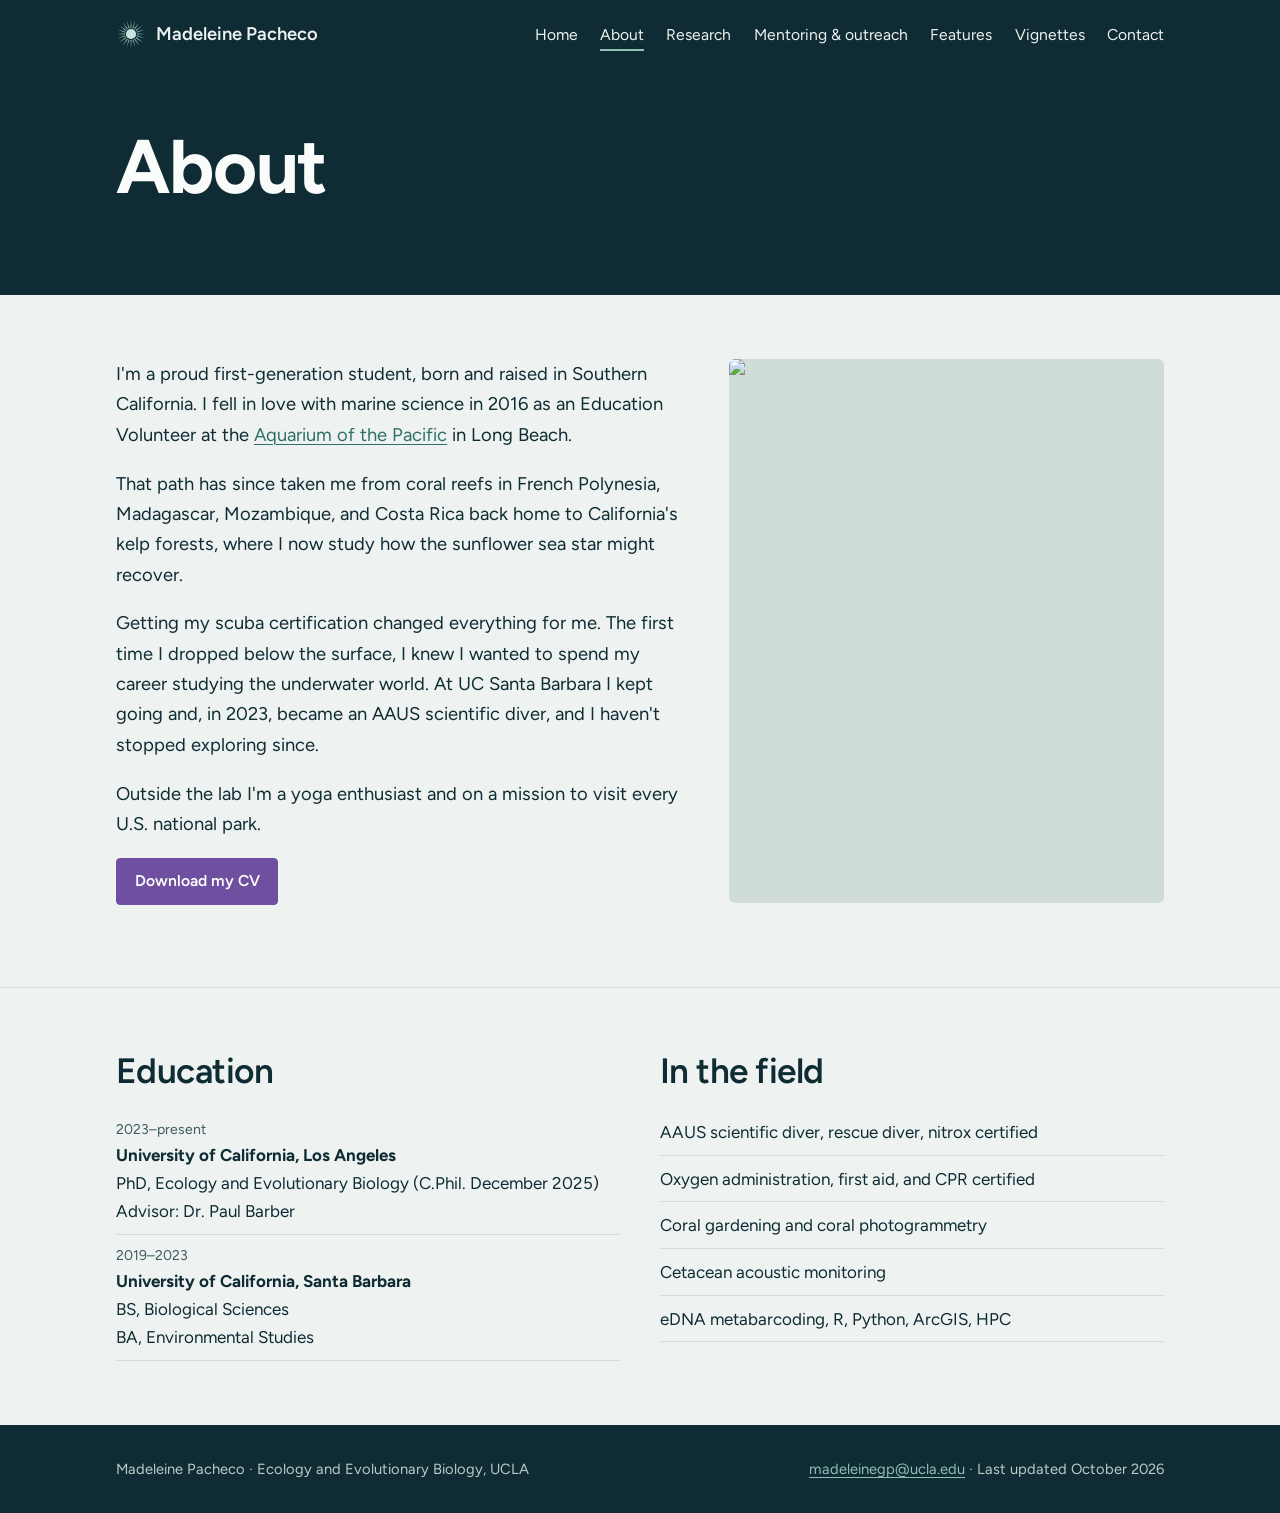
==== about.html @ 96cfac9d "About: trim text, rewrite diving paragraph, even paragraph sizes Co-Authored-By: Claude Opus 5.5 <no" ====
<!doctype html>
<html lang="en">
<head>
<meta charset="utf-8">
<meta name="viewport" content="width=device-width, initial-scale=1">
<title>About | Madeleine Pacheco</title>
<meta name="description" content="About Madeleine Pacheco: first-generation marine scientist at UCLA.">
<meta property="og:title" content="About | Madeleine Pacheco">
<meta property="og:description" content="About Madeleine Pacheco: first-generation marine scientist at UCLA.">
<link rel="preconnect" href="https://fonts.googleapis.com">
<link rel="preconnect" href="https://fonts.gstatic.com" crossorigin>
<link href="https://fonts.googleapis.com/css2?family=Figtree:ital,wght@0,400;0,500;0,600;0,700;1,400&display=swap" rel="stylesheet">
<link rel="stylesheet" href="assets/style.css?v=6">
<link rel="icon" href="assets/favicon.svg" type="image/svg+xml">
</head>
<body>
<a class="skip" href="#main">Skip to content</a>
<header class="site-header">
  <div class="wrap">
    <a class="brand" href="index.html"><span class="pycno-mark" data-fill="#8FBFB6" data-disc="#C9E2DD"></span>Madeleine Pacheco</a>
    <button class="nav-toggle" aria-expanded="false" aria-controls="site-nav">Menu</button>
    <nav class="nav" id="site-nav" aria-label="Main"><ul>
<li><a href="index.html">Home</a></li>
<li><a href="about.html" aria-current="page">About</a></li>
<li><a href="research.html">Research</a></li>
<li><a href="outreach.html">Mentoring & outreach</a></li>
<li><a href="features.html">Features</a></li>
<li><a href="vignettes.html">Vignettes</a></li>
<li><a href="index.html#contact">Contact</a></li>
    </ul></nav>
  </div>
</header>
<main id="main">

<div class="page-head"><div class="wrap"><h1>About</h1></div></div>
<section>
  <div class="wrap about-grid">
    <div>
      <p>I'm a proud first-generation student, born and raised in Southern California. I fell in love with marine science in 2016 as an Education Volunteer at the <a href="https://www.aquariumofpacific.org/">Aquarium of the Pacific</a> in Long Beach.</p>
      <p>That path has since taken me from coral reefs in French Polynesia, Madagascar, Mozambique, and Costa Rica back home to California's kelp forests, where I now study how the sunflower sea star might recover.</p>
      <p>Getting my scuba certification changed everything for me. The first time I dropped below the surface, I knew I wanted to spend my career studying the underwater world. At UC Santa Barbara I kept going and, in 2023, became an AAUS scientific diver, and I haven't stopped exploring since.</p>
      <p>Outside the lab I'm a yoga enthusiast and on a mission to visit every U.S. national park.</p>
      <p><a class="btn btn-solid" href="cv/PachecoMadeleine_CV.pdf">Download my CV</a></p>
    </div>
    <img src="images/about.jpeg" data-fallback="https://static.wixstatic.com/media/e79a8e_9cb305916d37499b99fd1b6938d7b1aa~mv2.jpeg" alt="Madeleine Pacheco in the field" loading="lazy">
  </div>
</section>
<section>
  <div class="wrap cols">
    <div>
      <h2>Education</h2>
      <ul class="plain">
        <li><span class="when">2023–present</span><strong>University of California, Los Angeles</strong><br>PhD, Ecology and Evolutionary Biology (C.Phil. December 2025)<br>Advisor: Dr. Paul Barber</li>
        <li><span class="when">2019–2023</span><strong>University of California, Santa Barbara</strong><br>BS, Biological Sciences<br>BA, Environmental Studies</li>
      </ul>
    </div>
    <div>
      <h2>In the field</h2>
      <ul class="plain">
        <li>AAUS scientific diver, rescue diver, nitrox certified</li>
        <li>Oxygen administration, first aid, and CPR certified</li>
        <li>Coral gardening and coral photogrammetry</li>
        <li>Cetacean acoustic monitoring</li>
        <li>eDNA metabarcoding, R, Python, ArcGIS, HPC</li>
      </ul>
    </div>
  </div>
</section>

</main>
<footer class="site-footer">
  <div class="wrap">
    <span>Madeleine Pacheco · Ecology and Evolutionary Biology, UCLA</span>
    <span><a href="mailto:madeleinegp@ucla.edu">madeleinegp@ucla.edu</a> · Last updated October 2026</span>
  </div>
</footer>
<script src="assets/main.js?v=3"></script>
</body>
</html>
---- assets/style.css ----
/* Madeleine Pacheco — personal site
   Palette: kelp-water ink, fog, sea glass, sunflower-star violet */
:root {
  --ink: #0F2B33;
  --ink-soft: #3C5A61;
  --fog: #EEF3F1;
  --paper: #FAFCFB;
  --glass: #8FBFB6;
  --glass-deep: #2F6F6A;
  --violet: #6E4FA0;
  --violet-soft: #E6DFF1;
  --rule: #CFDCD8;
  --max: 68rem;
  --measure: 38rem;
  --display: "Figtree", "Segoe UI", system-ui, sans-serif;
  --body: "Figtree", "Segoe UI", system-ui, sans-serif;
}

*, *::before, *::after { box-sizing: border-box; }
html { -webkit-text-size-adjust: 100%; }
body {
  margin: 0;
  background: var(--fog);
  color: var(--ink);
  font-family: var(--body);
  font-size: 1.0625rem;
  line-height: 1.65;
}
img { max-width: 100%; display: block; }
main img { background: var(--rule); color: transparent; }
.hero-bg { background: none; }
a { color: var(--glass-deep); text-decoration-thickness: 1px; text-underline-offset: 3px; }
a:hover { color: var(--violet); }
:focus-visible { outline: 3px solid var(--violet); outline-offset: 3px; border-radius: 2px; }

h1, h2, h3 { font-family: var(--display); line-height: 1.12; letter-spacing: -0.015em; margin: 0 0 0.5em; }
h1 { font-size: clamp(2.6rem, 6.5vw, 4.75rem); font-weight: 700; }
h2 { font-size: clamp(1.6rem, 3.2vw, 2.2rem); font-weight: 600; }
h3 { font-size: 1.25rem; font-weight: 600; }
p { margin: 0 0 1em; max-width: var(--measure); }

.skip { position: absolute; left: -999px; }
.skip:focus { left: 1rem; top: 1rem; background: var(--paper); padding: .5rem 1rem; z-index: 10; }

.wrap { max-width: var(--max); margin: 0 auto; padding: 0 1.25rem; }

/* Header */
.site-header { background: var(--ink); color: var(--fog); }
.site-header .wrap { display: flex; align-items: center; justify-content: space-between; gap: 1rem; min-height: 4.25rem; }
.brand { display: flex; align-items: center; gap: .6rem; color: var(--fog); text-decoration: none; font-family: var(--display); font-weight: 600; font-size: 1.15rem; }
.brand:hover { color: var(--glass); }
.brand .pycno-mark { width: 30px; height: 30px; }
.nav ul { list-style: none; display: flex; gap: 1.4rem; margin: 0; padding: 0; }
.nav a { color: var(--fog); text-decoration: none; font-family: var(--display); font-size: .98rem; padding: .3rem 0; border-bottom: 2px solid transparent; }
.nav a:hover { color: var(--glass); }
.nav a[aria-current="page"] { border-bottom-color: var(--glass); }
.nav-toggle { display: none; background: none; border: 1px solid var(--ink-soft); color: var(--fog); font-family: var(--display); padding: .35rem .8rem; border-radius: 4px; cursor: pointer; }

@media (max-width: 760px) {
  .nav-toggle { display: block; }
  .nav { position: absolute; top: 4.25rem; left: 0; right: 0; background: var(--ink); display: none; padding: .5rem 1.25rem 1.25rem; z-index: 5; }
  .nav.open { display: block; }
  .nav ul { flex-direction: column; gap: .6rem; }
  .site-header { position: relative; }
}

/* Hero (home) */
.hero { position: relative; color: var(--paper); background: var(--ink); overflow: hidden; }
.hero-bg { position: absolute; inset: 0; width: 100%; height: 100%; object-fit: cover; opacity: .45; }
.hero::after { content: ""; position: absolute; inset: 0; background: linear-gradient(180deg, rgba(15,43,51,.2) 0%, rgba(15,43,51,.85) 100%); }
.hero .wrap { position: relative; z-index: 1; display: grid; grid-template-columns: 1.4fr 1fr; gap: 3rem; align-items: end; padding-top: 5rem; padding-bottom: 4rem; }
.hero h1 { margin-bottom: .25em; }
.hero .role { font-family: var(--display); font-size: 1.2rem; color: var(--glass); margin-bottom: 1.5rem; }
.hero p { color: #DDE8E5; }
.hero-photo { position: relative; justify-self: end; width: min(100%, 320px); }
.hero-photo img { aspect-ratio: 4 / 5; object-fit: cover; width: 100%; border-radius: 160px 160px 6px 6px; }
.hero-photo .pycno-mark { position: absolute; width: 96px; height: 96px; left: -34px; bottom: -28px; }
@media (max-width: 760px) {
  .hero .wrap { grid-template-columns: 1fr; padding-top: 3rem; }
  .hero-photo { justify-self: start; width: 220px; order: -1; }
}

.socials { display: flex; flex-wrap: wrap; gap: .75rem; margin-top: 1.5rem; }
.btn { display: inline-block; font-family: var(--display); font-weight: 600; font-size: .98rem; text-decoration: none; padding: .6rem 1.1rem; border-radius: 4px; border: 1.5px solid currentColor; }
.btn-solid { background: var(--violet); border-color: var(--violet); color: #fff; }
.btn-solid:hover { background: #5B3F88; color: #fff; }
.hero .btn-line { color: var(--fog); }
.hero .btn-line:hover { color: var(--glass); }
.btn-line { color: var(--ink); }

/* Page heading for interior pages */
.page-head { background: var(--ink); color: var(--paper); padding: 3.5rem 0 3rem; }
.page-head p { color: #CFE0DC; font-size: 1.15rem; }

/* Sections */
section { padding: 4rem 0; }
section + section { border-top: 1px solid var(--rule); }
.lede { font-size: 1.2rem; }

/* Current focus band */
.focus { background: var(--paper); }
.focus-grid { display: grid; grid-template-columns: 1fr 1fr; gap: 3rem; align-items: start; }
@media (max-width: 760px) { .focus-grid { grid-template-columns: 1fr; gap: 1.5rem; } }
.methods { list-style: none; padding: 0; margin: 0; }
.methods li { padding: .9rem 0; border-top: 1px solid var(--rule); }
.methods li:last-child { border-bottom: 1px solid var(--rule); }
.methods strong { font-family: var(--display); font-weight: 700; display: block; font-size: 1.15rem; color: var(--violet); margin-bottom: .2rem; }

/* Timeline (research) */
.timeline { list-style: none; margin: 0; padding: 0; position: relative; }
.timeline::before { content: ""; position: absolute; left: 6.5rem; top: .5rem; bottom: .5rem; width: 2px; background: var(--glass); }
.t-item { display: grid; grid-template-columns: 6.5rem 1fr; gap: 0 2rem; padding: 0 0 3rem; position: relative; }
.t-item::before { content: ""; position: absolute; left: calc(6.5rem - 6px); top: .55rem; width: 14px; height: 14px; border-radius: 50%; background: var(--fog); border: 2px solid var(--glass-deep); }
.t-item.now::before { background: var(--violet); border-color: var(--violet); }
.t-year { font-family: var(--display); font-weight: 600; color: var(--ink-soft); padding-right: 1.25rem; text-align: right; }
.t-body { padding-left: 1rem; }
.t-body .where { font-family: var(--display); color: var(--glass-deep); font-size: .95rem; margin-bottom: .5rem; }
.t-body img { margin-top: 1rem; width: 100%; max-width: 30rem; aspect-ratio: 4 / 3; object-fit: cover; border-radius: 6px; }
@media (max-width: 600px) {
  .timeline::before { left: 6px; }
  .t-item { grid-template-columns: 1fr; padding-left: 2rem; }
  .t-item::before { left: 0; }
  .t-year { text-align: left; padding: 0; }
  .t-body { padding-left: 0; }
}

/* Publications */
.pubs { padding-left: 1.25rem; max-width: 46rem; }
.pubs li { margin-bottom: 1rem; }
.pubs .status { font-family: var(--display); font-size: .9rem; color: var(--violet); }
.me { font-weight: 700; }

/* Two-column info lists */
.cols { display: grid; grid-template-columns: repeat(auto-fit, minmax(17rem, 1fr)); gap: 2.5rem; }
.plain { list-style: none; padding: 0; margin: 0; }
.plain li { padding: .55rem 0; border-bottom: 1px solid var(--rule); }
.plain .when { display: block; font-family: var(--display); font-size: .88rem; color: var(--ink-soft); }

/* About */
.about-grid { display: grid; grid-template-columns: 1.3fr 1fr; gap: 3rem; align-items: start; }
.about-grid p { font-size: 1.15rem; }
.about-grid img { width: 100%; aspect-ratio: 4 / 5; object-fit: cover; border-radius: 6px; }
@media (max-width: 760px) { .about-grid { grid-template-columns: 1fr; } }

/* Features */
.feature-list { display: grid; grid-template-columns: repeat(auto-fill, minmax(18rem, 1fr)); gap: 2.5rem 2rem; }
.feature a { text-decoration: none; color: var(--ink); display: block; }
.feature img { width: 100%; aspect-ratio: 358 / 212; object-fit: cover; border-radius: 4px; margin-bottom: .8rem; background: var(--rule); }
.feature h3 { font-size: 1.1rem; }
.feature-ph { aspect-ratio: 358 / 212; border-radius: 4px; margin-bottom: .8rem; background: var(--ink); display: grid; place-items: center; }
.feature-ph .pycno-mark { width: 72px; height: 72px; }
.feature a:hover h3 { color: var(--violet); }
.feature .src { font-family: var(--display); font-size: .9rem; color: var(--ink-soft); }

/* Vignettes */
.gallery { display: grid; grid-template-columns: repeat(auto-fill, minmax(15rem, 1fr)); gap: 1.25rem; }
.gallery figure { margin: 0; }
.gallery img { width: 100%; aspect-ratio: 1; object-fit: cover; border-radius: 4px; background: var(--rule); }
.gallery figcaption { font-family: var(--display); font-size: .92rem; color: var(--ink-soft); margin-top: .4rem; }

/* Contact + footer */
.contact { background: var(--violet-soft); }
.contact-grid { display: grid; grid-template-columns: 1fr 1fr; gap: 3rem; }
@media (max-width: 760px) { .contact-grid { grid-template-columns: 1fr; gap: 1.5rem; } }
address { font-style: normal; }
.site-footer { background: var(--ink); color: #B9CCC8; padding: 2rem 0; font-size: .92rem; }
.site-footer .wrap { display: flex; justify-content: space-between; flex-wrap: wrap; gap: 1rem; }
.site-footer a { color: var(--glass); }

@media (prefers-reduced-motion: no-preference) {
  .hero-photo .pycno-mark { animation: turn 60s linear infinite; }
  @keyframes turn { to { transform: rotate(360deg); } }
}
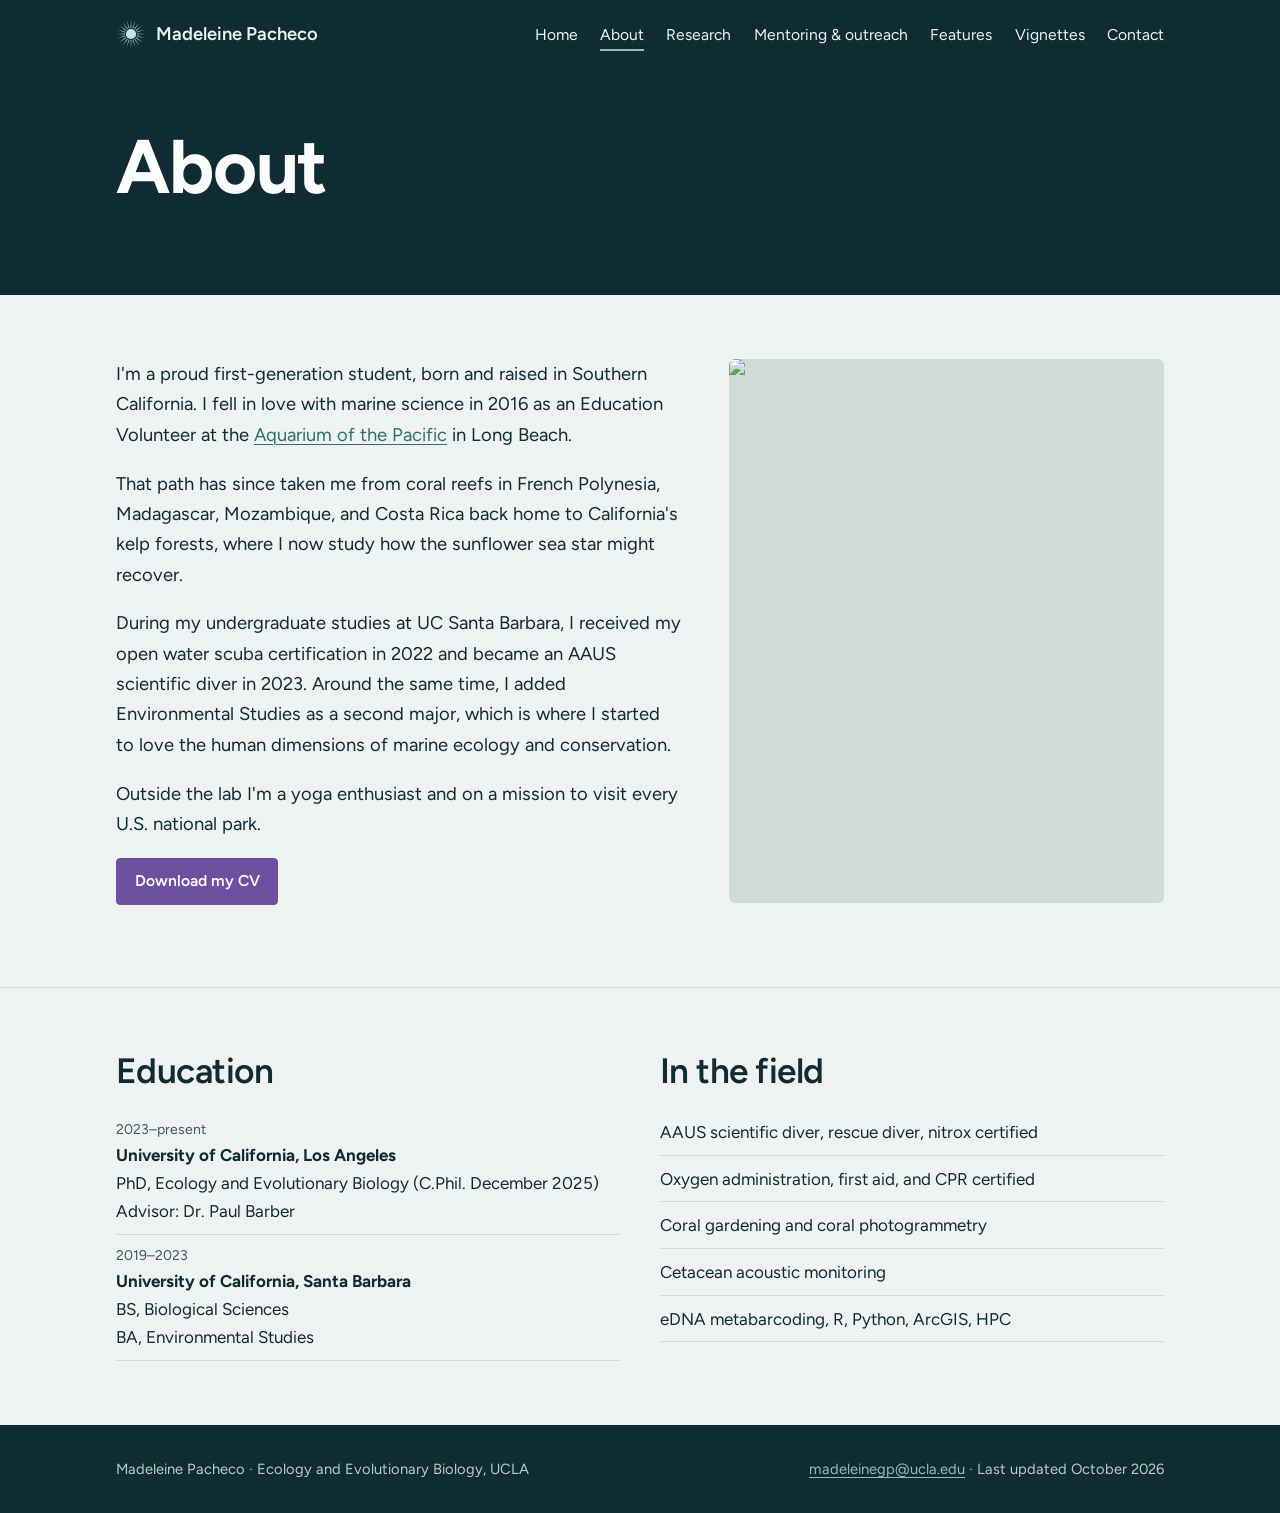
==== commit 9ca70129: "About: rewrite diving and double-major paragraph Co-Authored-By: Claude Opus 5.5 <noreply@anthropic." ====
--- a/about.html
+++ b/about.html
@@ -38,7 +38,7 @@
     <div>
       <p>I'm a proud first-generation student, born and raised in Southern California. I fell in love with marine science in 2016 as an Education Volunteer at the <a href="https://www.aquariumofpacific.org/">Aquarium of the Pacific</a> in Long Beach.</p>
       <p>That path has since taken me from coral reefs in French Polynesia, Madagascar, Mozambique, and Costa Rica back home to California's kelp forests, where I now study how the sunflower sea star might recover.</p>
-      <p>Getting my scuba certification changed everything for me. The first time I dropped below the surface, I knew I wanted to spend my career studying the underwater world. At UC Santa Barbara I kept going and, in 2023, became an AAUS scientific diver, and I haven't stopped exploring since.</p>
+      <p>During my undergraduate studies at UC Santa Barbara, I received my open water scuba certification in 2022 and became an AAUS scientific diver in 2023. Around the same time, I added Environmental Studies as a second major, which is where I started to love the human dimensions of marine ecology and conservation.</p>
       <p>Outside the lab I'm a yoga enthusiast and on a mission to visit every U.S. national park.</p>
       <p><a class="btn btn-solid" href="cv/PachecoMadeleine_CV.pdf">Download my CV</a></p>
     </div>
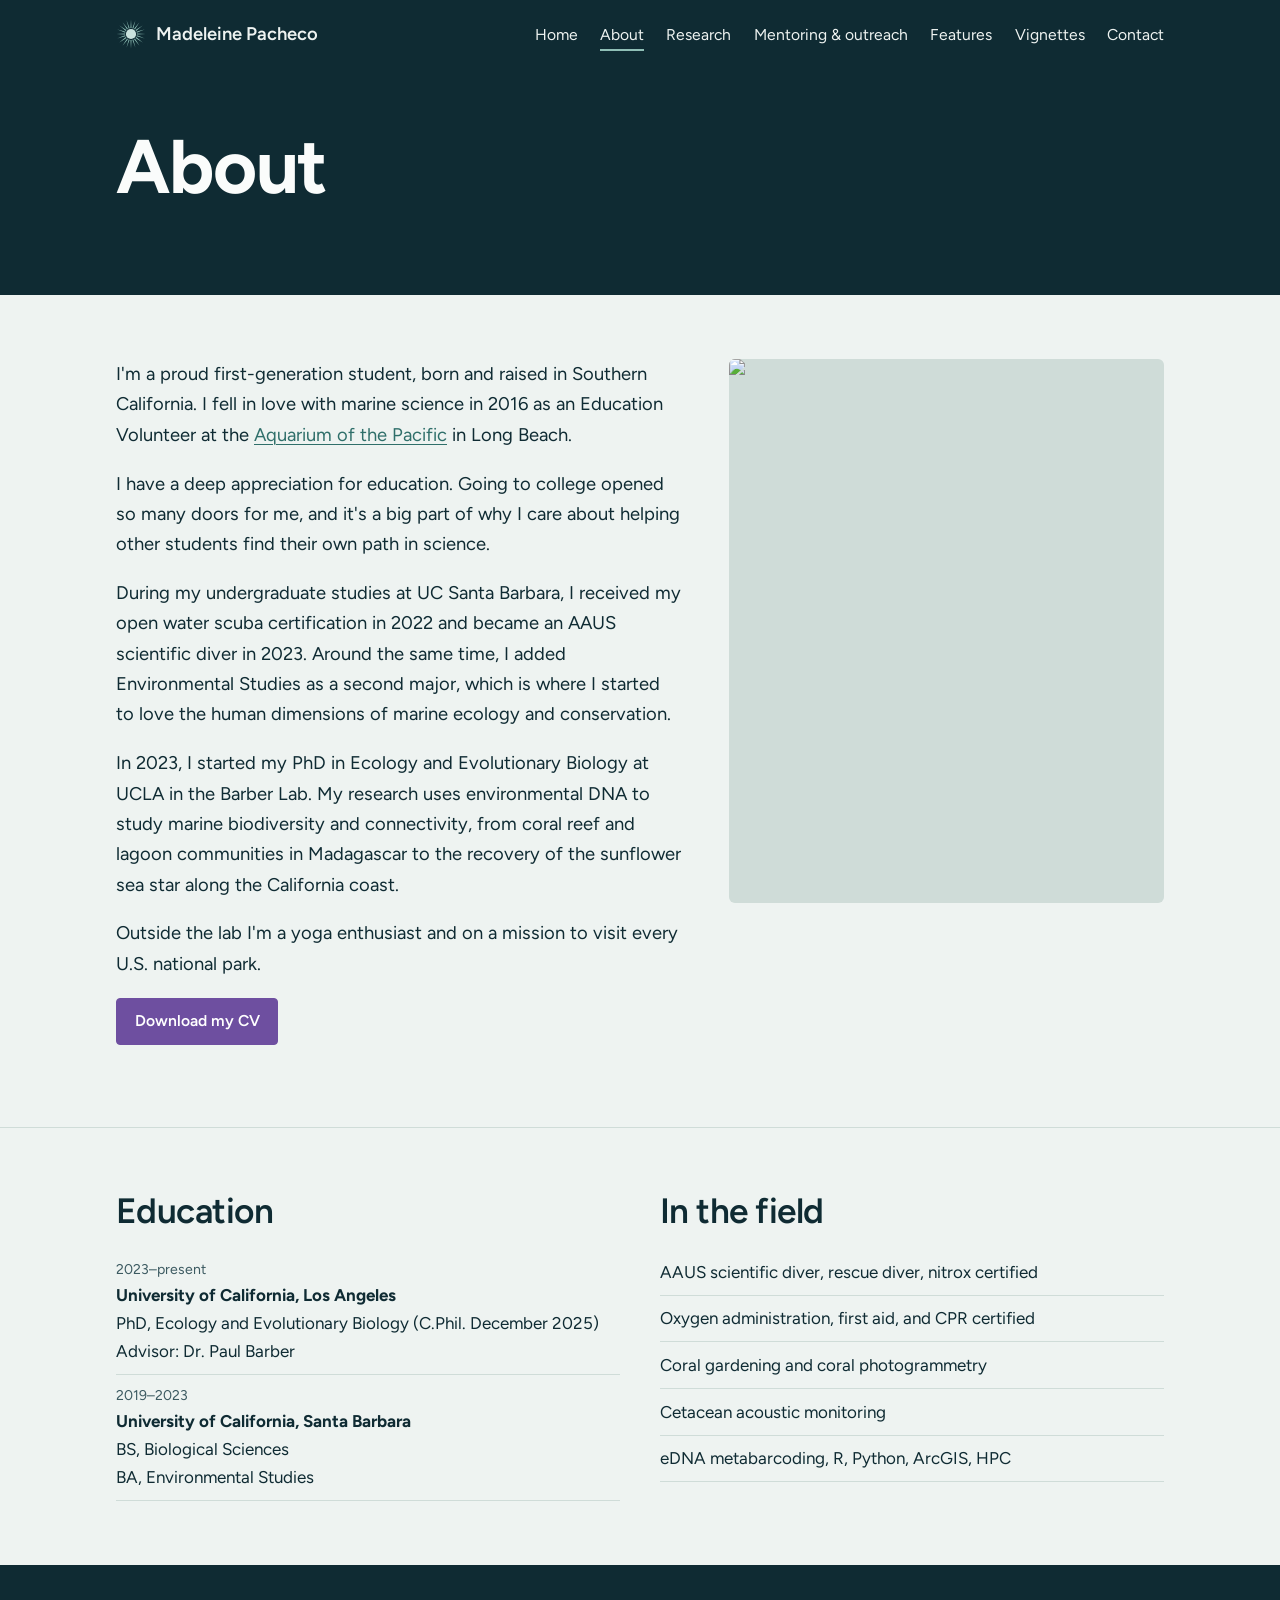
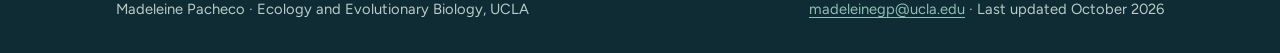
==== commit e578d2d4: "About: add education and graduate school paragraphs Co-Authored-By: Claude Opus 5.5 <noreply@anthrop" ====
--- a/about.html
+++ b/about.html
@@ -37,8 +37,9 @@
   <div class="wrap about-grid">
     <div>
       <p>I'm a proud first-generation student, born and raised in Southern California. I fell in love with marine science in 2016 as an Education Volunteer at the <a href="https://www.aquariumofpacific.org/">Aquarium of the Pacific</a> in Long Beach.</p>
-      <p>That path has since taken me from coral reefs in French Polynesia, Madagascar, Mozambique, and Costa Rica back home to California's kelp forests, where I now study how the sunflower sea star might recover.</p>
+      <p>I have a deep appreciation for education. Going to college opened so many doors for me, and it's a big part of why I care about helping other students find their own path in science.</p>
       <p>During my undergraduate studies at UC Santa Barbara, I received my open water scuba certification in 2022 and became an AAUS scientific diver in 2023. Around the same time, I added Environmental Studies as a second major, which is where I started to love the human dimensions of marine ecology and conservation.</p>
+      <p>In 2023, I started my PhD in Ecology and Evolutionary Biology at UCLA in the Barber Lab. My research uses environmental DNA to study marine biodiversity and connectivity, from coral reef and lagoon communities in Madagascar to the recovery of the sunflower sea star along the California coast.</p>
       <p>Outside the lab I'm a yoga enthusiast and on a mission to visit every U.S. national park.</p>
       <p><a class="btn btn-solid" href="cv/PachecoMadeleine_CV.pdf">Download my CV</a></p>
     </div>
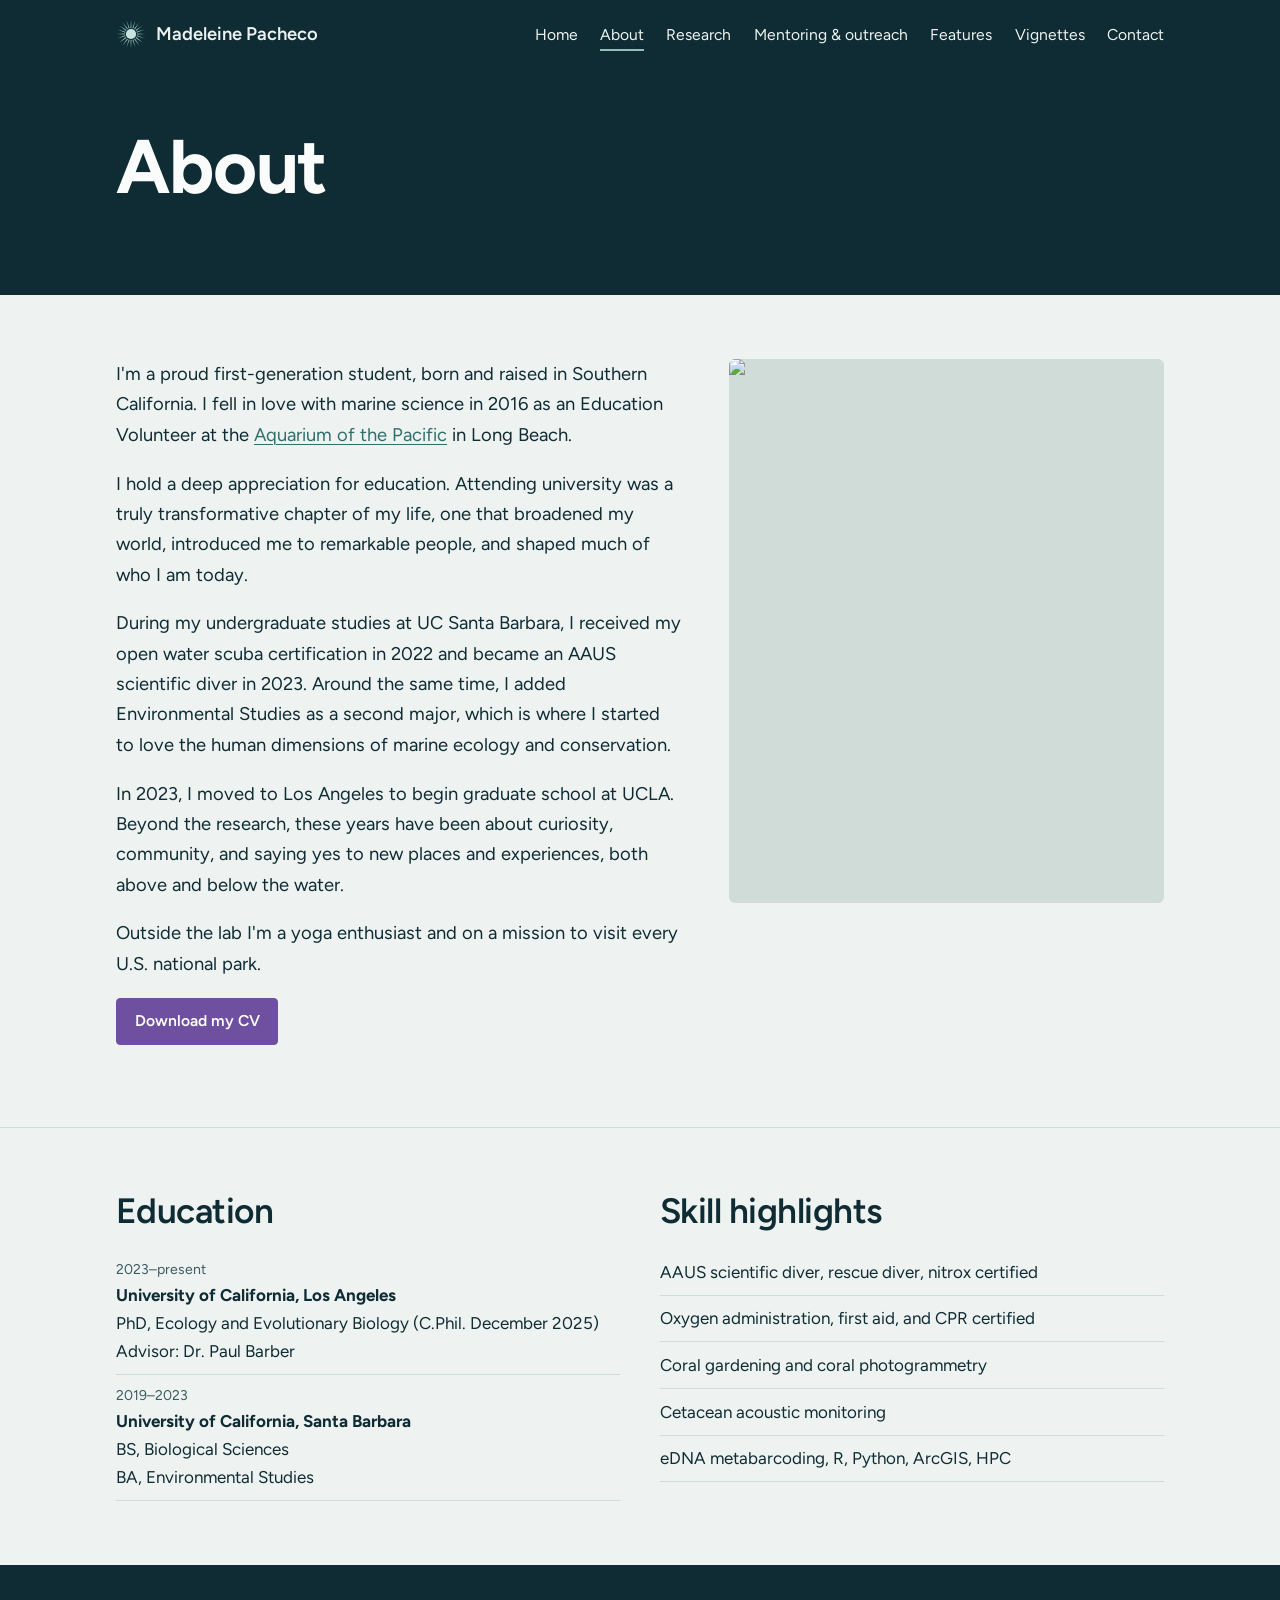
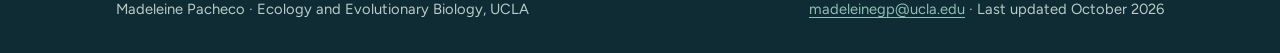
==== commit 377fee46: "About: personal tone for college and grad school paragraphs; rename skills heading Co-Authored-By: C" ====
--- a/about.html
+++ b/about.html
@@ -37,9 +37,9 @@
   <div class="wrap about-grid">
     <div>
       <p>I'm a proud first-generation student, born and raised in Southern California. I fell in love with marine science in 2016 as an Education Volunteer at the <a href="https://www.aquariumofpacific.org/">Aquarium of the Pacific</a> in Long Beach.</p>
-      <p>I have a deep appreciation for education. Going to college opened so many doors for me, and it's a big part of why I care about helping other students find their own path in science.</p>
+      <p>I hold a deep appreciation for education. Attending university was a truly transformative chapter of my life, one that broadened my world, introduced me to remarkable people, and shaped much of who I am today.</p>
       <p>During my undergraduate studies at UC Santa Barbara, I received my open water scuba certification in 2022 and became an AAUS scientific diver in 2023. Around the same time, I added Environmental Studies as a second major, which is where I started to love the human dimensions of marine ecology and conservation.</p>
-      <p>In 2023, I started my PhD in Ecology and Evolutionary Biology at UCLA in the Barber Lab. My research uses environmental DNA to study marine biodiversity and connectivity, from coral reef and lagoon communities in Madagascar to the recovery of the sunflower sea star along the California coast.</p>
+      <p>In 2023, I moved to Los Angeles to begin graduate school at UCLA. Beyond the research, these years have been about curiosity, community, and saying yes to new places and experiences, both above and below the water.</p>
       <p>Outside the lab I'm a yoga enthusiast and on a mission to visit every U.S. national park.</p>
       <p><a class="btn btn-solid" href="cv/PachecoMadeleine_CV.pdf">Download my CV</a></p>
     </div>
@@ -56,7 +56,7 @@
       </ul>
     </div>
     <div>
-      <h2>In the field</h2>
+      <h2>Skill highlights</h2>
       <ul class="plain">
         <li>AAUS scientific diver, rescue diver, nitrox certified</li>
         <li>Oxygen administration, first aid, and CPR certified</li>
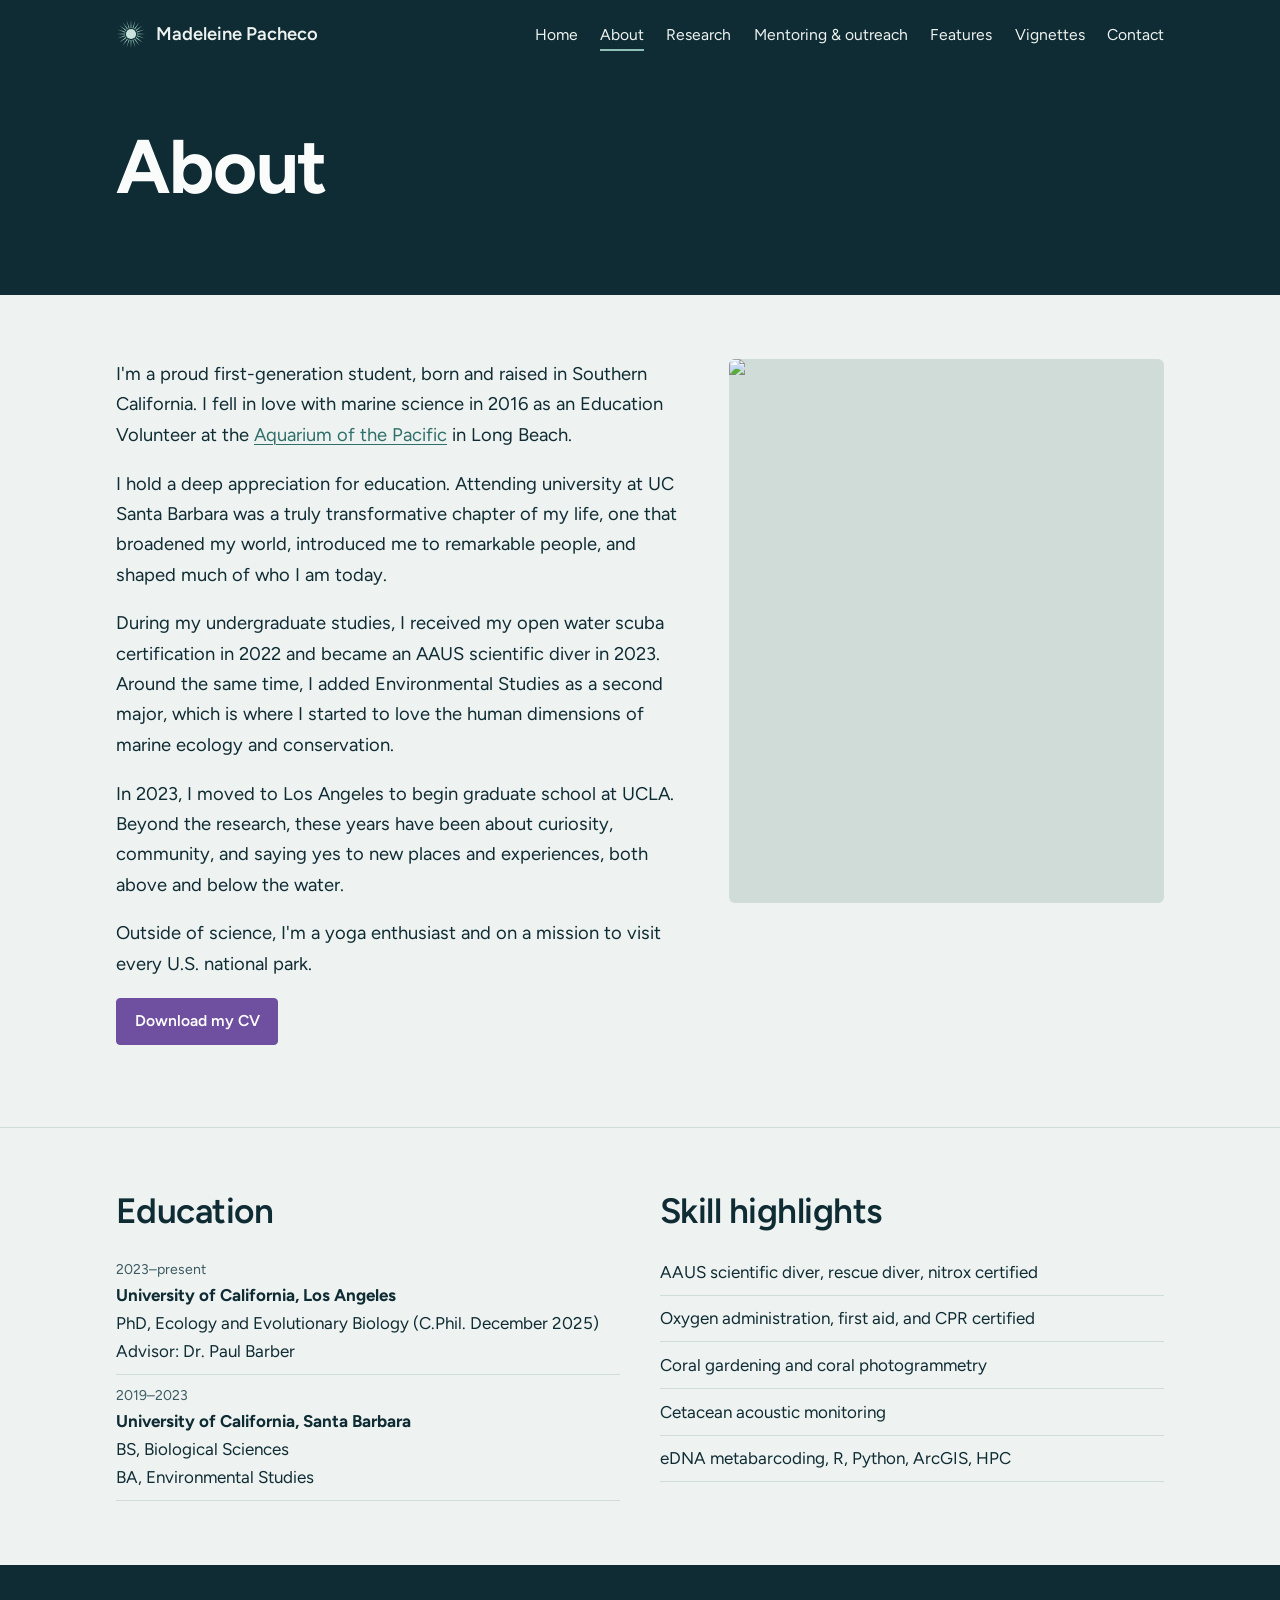
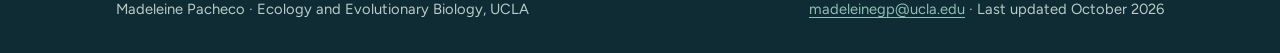
==== commit 7668a409: "About: wording tweaks Co-Authored-By: Claude Opus 5.5 <noreply@anthropic.com> Claude-Session: https:" ====
--- a/about.html
+++ b/about.html
@@ -37,10 +37,10 @@
   <div class="wrap about-grid">
     <div>
       <p>I'm a proud first-generation student, born and raised in Southern California. I fell in love with marine science in 2016 as an Education Volunteer at the <a href="https://www.aquariumofpacific.org/">Aquarium of the Pacific</a> in Long Beach.</p>
-      <p>I hold a deep appreciation for education. Attending university was a truly transformative chapter of my life, one that broadened my world, introduced me to remarkable people, and shaped much of who I am today.</p>
-      <p>During my undergraduate studies at UC Santa Barbara, I received my open water scuba certification in 2022 and became an AAUS scientific diver in 2023. Around the same time, I added Environmental Studies as a second major, which is where I started to love the human dimensions of marine ecology and conservation.</p>
+      <p>I hold a deep appreciation for education. Attending university at UC Santa Barbara was a truly transformative chapter of my life, one that broadened my world, introduced me to remarkable people, and shaped much of who I am today.</p>
+      <p>During my undergraduate studies, I received my open water scuba certification in 2022 and became an AAUS scientific diver in 2023. Around the same time, I added Environmental Studies as a second major, which is where I started to love the human dimensions of marine ecology and conservation.</p>
       <p>In 2023, I moved to Los Angeles to begin graduate school at UCLA. Beyond the research, these years have been about curiosity, community, and saying yes to new places and experiences, both above and below the water.</p>
-      <p>Outside the lab I'm a yoga enthusiast and on a mission to visit every U.S. national park.</p>
+      <p>Outside of science, I'm a yoga enthusiast and on a mission to visit every U.S. national park.</p>
       <p><a class="btn btn-solid" href="cv/PachecoMadeleine_CV.pdf">Download my CV</a></p>
     </div>
     <img src="images/about.jpeg" data-fallback="https://static.wixstatic.com/media/e79a8e_9cb305916d37499b99fd1b6938d7b1aa~mv2.jpeg" alt="Madeleine Pacheco in the field" loading="lazy">
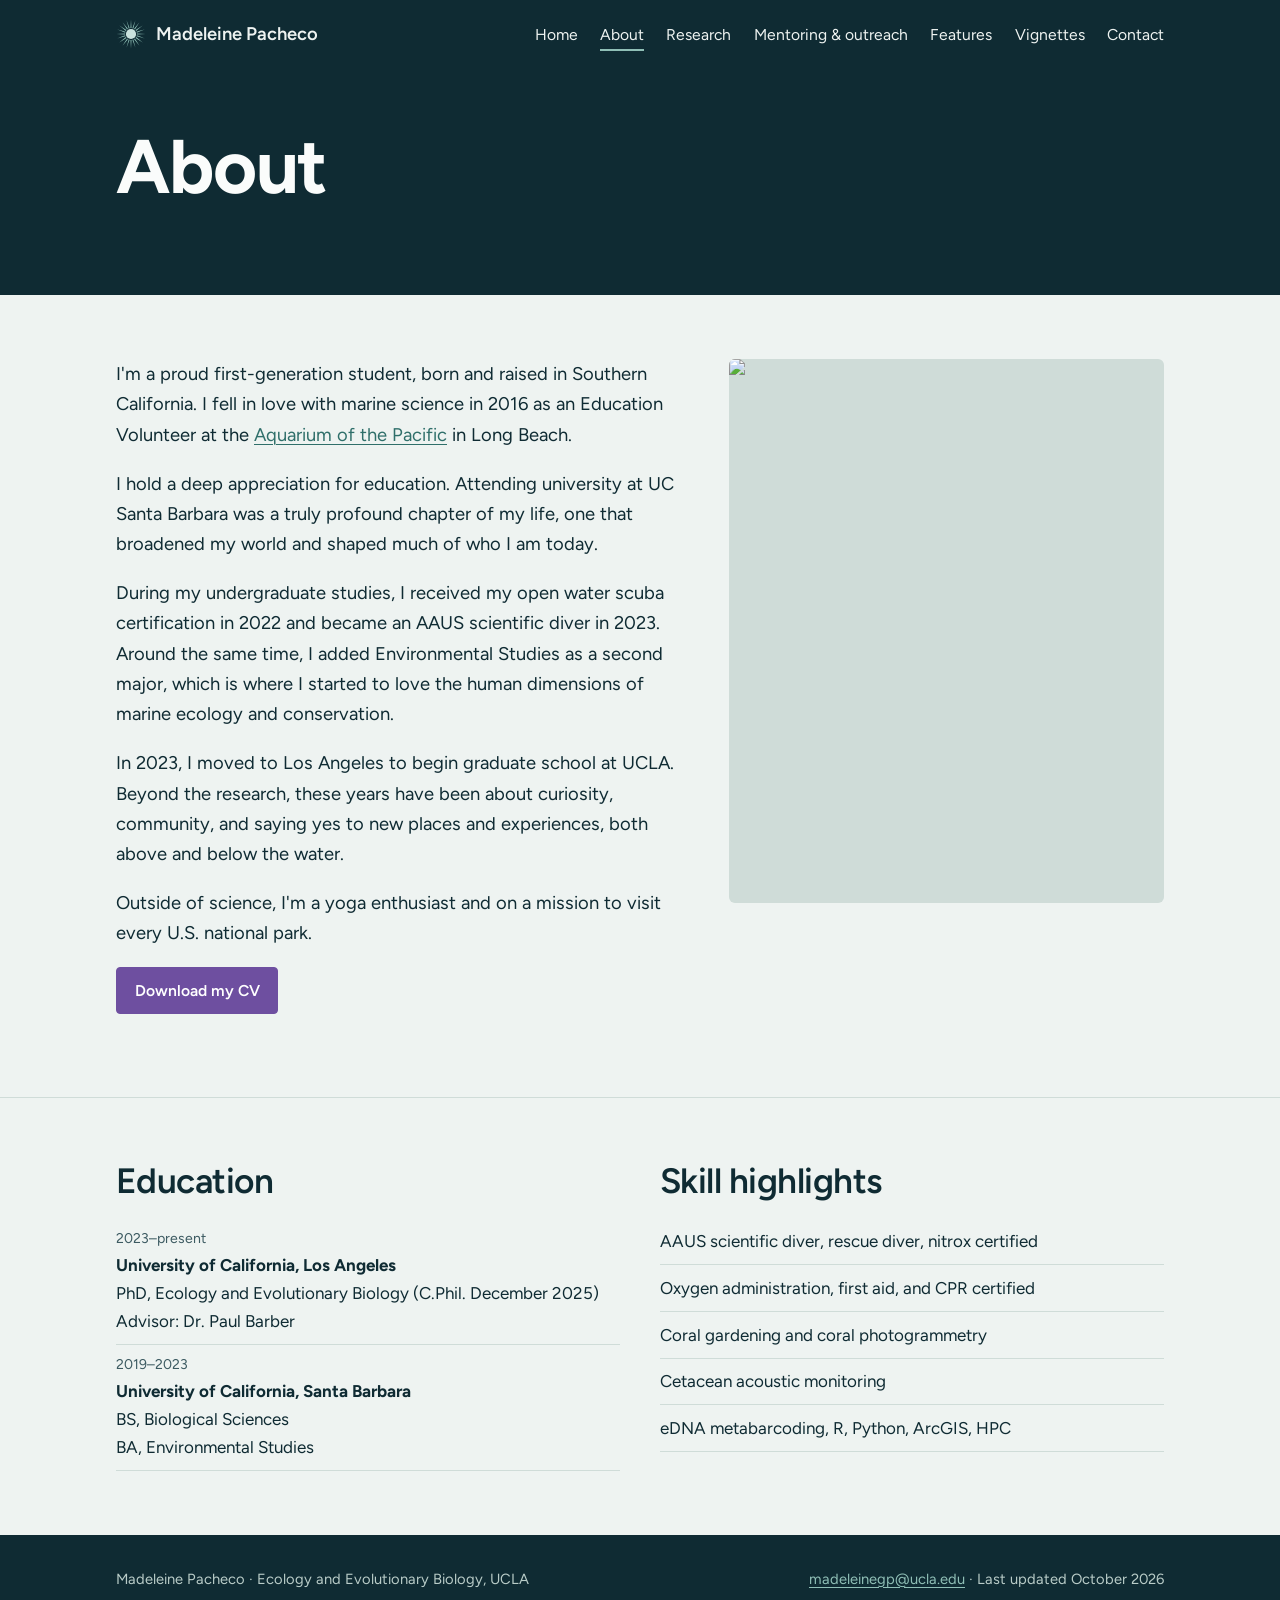
==== commit 5560c6e0: "About: wording tweak Co-Authored-By: Claude Opus 5.5 <noreply@anthropic.com> Claude-Session: https:/" ====
--- a/about.html
+++ b/about.html
@@ -37,7 +37,7 @@
   <div class="wrap about-grid">
     <div>
       <p>I'm a proud first-generation student, born and raised in Southern California. I fell in love with marine science in 2016 as an Education Volunteer at the <a href="https://www.aquariumofpacific.org/">Aquarium of the Pacific</a> in Long Beach.</p>
-      <p>I hold a deep appreciation for education. Attending university at UC Santa Barbara was a truly transformative chapter of my life, one that broadened my world, introduced me to remarkable people, and shaped much of who I am today.</p>
+      <p>I hold a deep appreciation for education. Attending university at UC Santa Barbara was a truly profound chapter of my life, one that broadened my world and shaped much of who I am today.</p>
       <p>During my undergraduate studies, I received my open water scuba certification in 2022 and became an AAUS scientific diver in 2023. Around the same time, I added Environmental Studies as a second major, which is where I started to love the human dimensions of marine ecology and conservation.</p>
       <p>In 2023, I moved to Los Angeles to begin graduate school at UCLA. Beyond the research, these years have been about curiosity, community, and saying yes to new places and experiences, both above and below the water.</p>
       <p>Outside of science, I'm a yoga enthusiast and on a mission to visit every U.S. national park.</p>
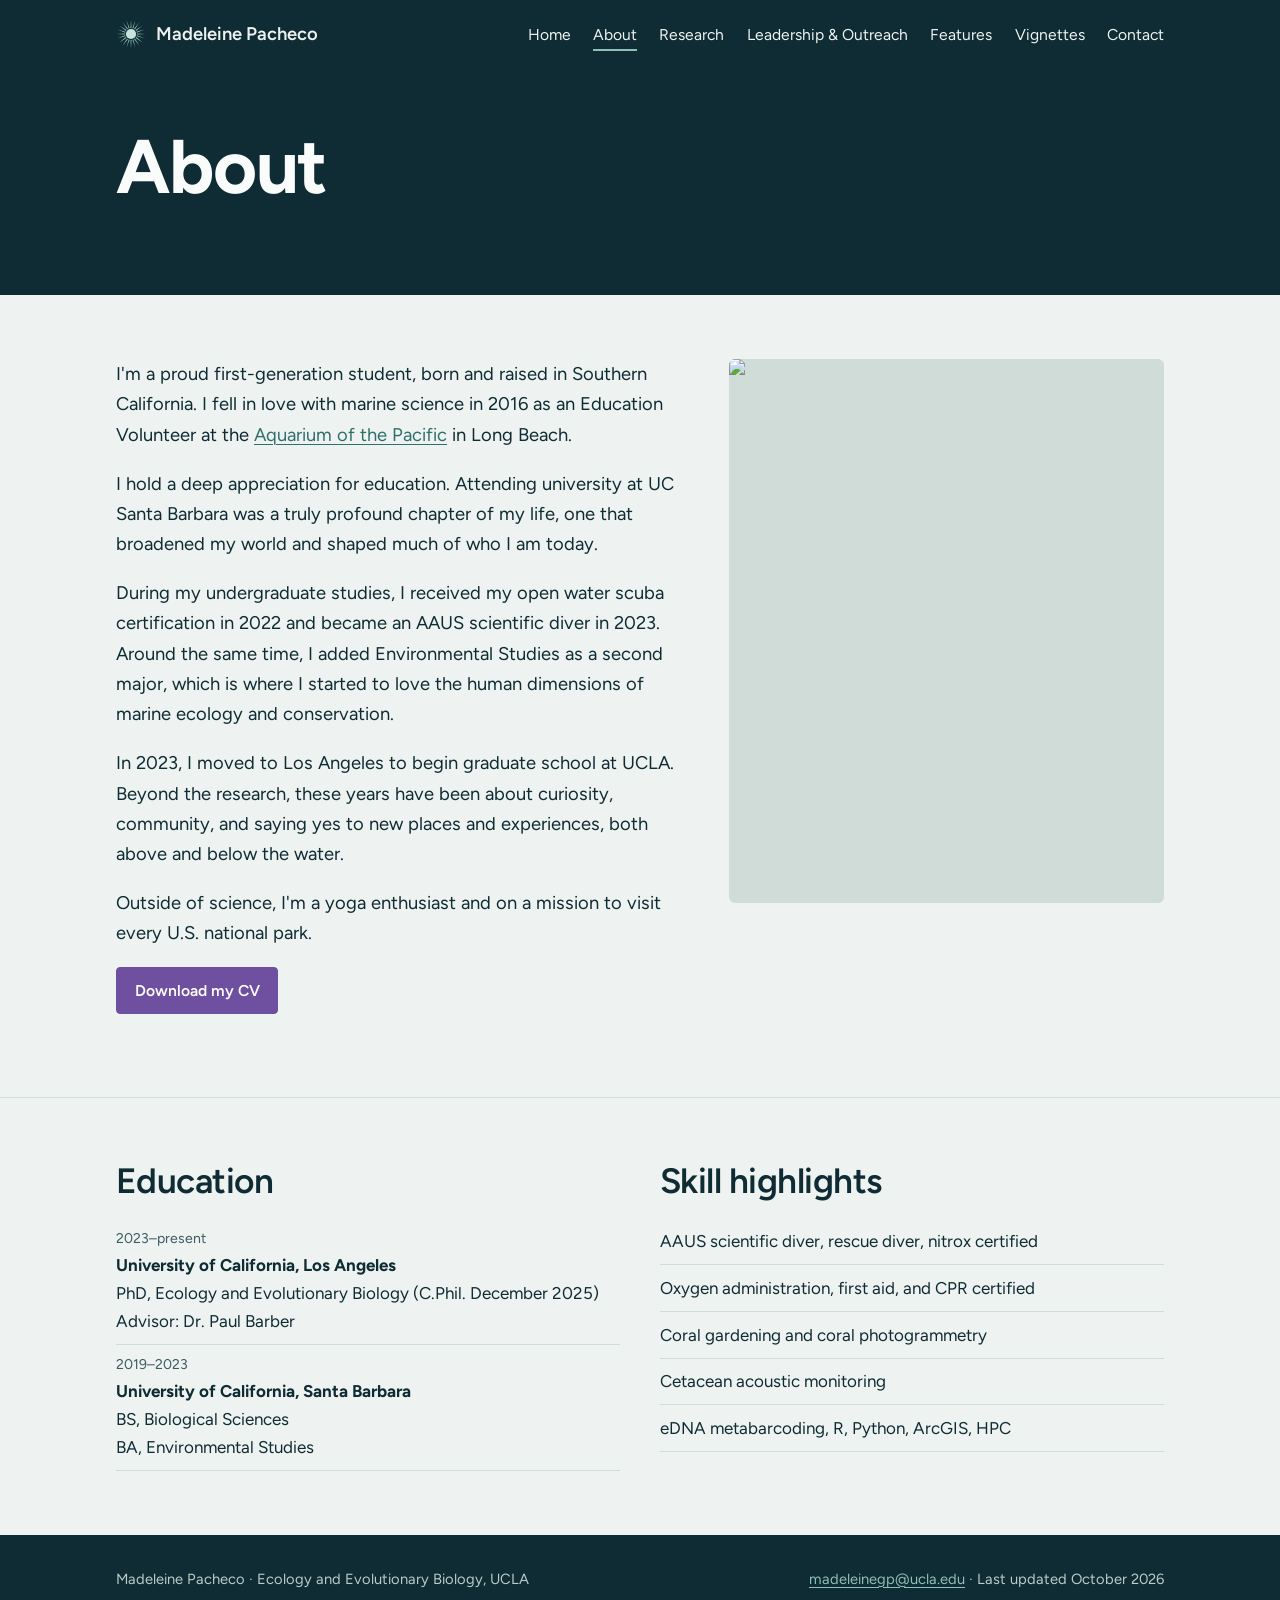
==== commit 8f204842: "Rename Mentoring & outreach page to Leadership & Outreach Co-Authored-By: Claude Opus 5.5 <noreply@a" ====
--- a/about.html
+++ b/about.html
@@ -10,7 +10,7 @@
 <link rel="preconnect" href="https://fonts.googleapis.com">
 <link rel="preconnect" href="https://fonts.gstatic.com" crossorigin>
 <link href="https://fonts.googleapis.com/css2?family=Figtree:ital,wght@0,400;0,500;0,600;0,700;1,400&display=swap" rel="stylesheet">
-<link rel="stylesheet" href="assets/style.css?v=6">
+<link rel="stylesheet" href="assets/style.css?v=7">
 <link rel="icon" href="assets/favicon.svg" type="image/svg+xml">
 </head>
 <body>
@@ -23,7 +23,7 @@
 <li><a href="index.html">Home</a></li>
 <li><a href="about.html" aria-current="page">About</a></li>
 <li><a href="research.html">Research</a></li>
-<li><a href="outreach.html">Mentoring & outreach</a></li>
+<li><a href="outreach.html">Leadership & Outreach</a></li>
 <li><a href="features.html">Features</a></li>
 <li><a href="vignettes.html">Vignettes</a></li>
 <li><a href="index.html#contact">Contact</a></li>
--- a/assets/style.css
+++ b/assets/style.css
@@ -171,3 +171,5 @@
   .hero-photo .pycno-mark { animation: turn 60s linear infinite; }
   @keyframes turn { to { transform: rotate(360deg); } }
 }
+
+.role-name { color: var(--violet); font-weight: 600; }
